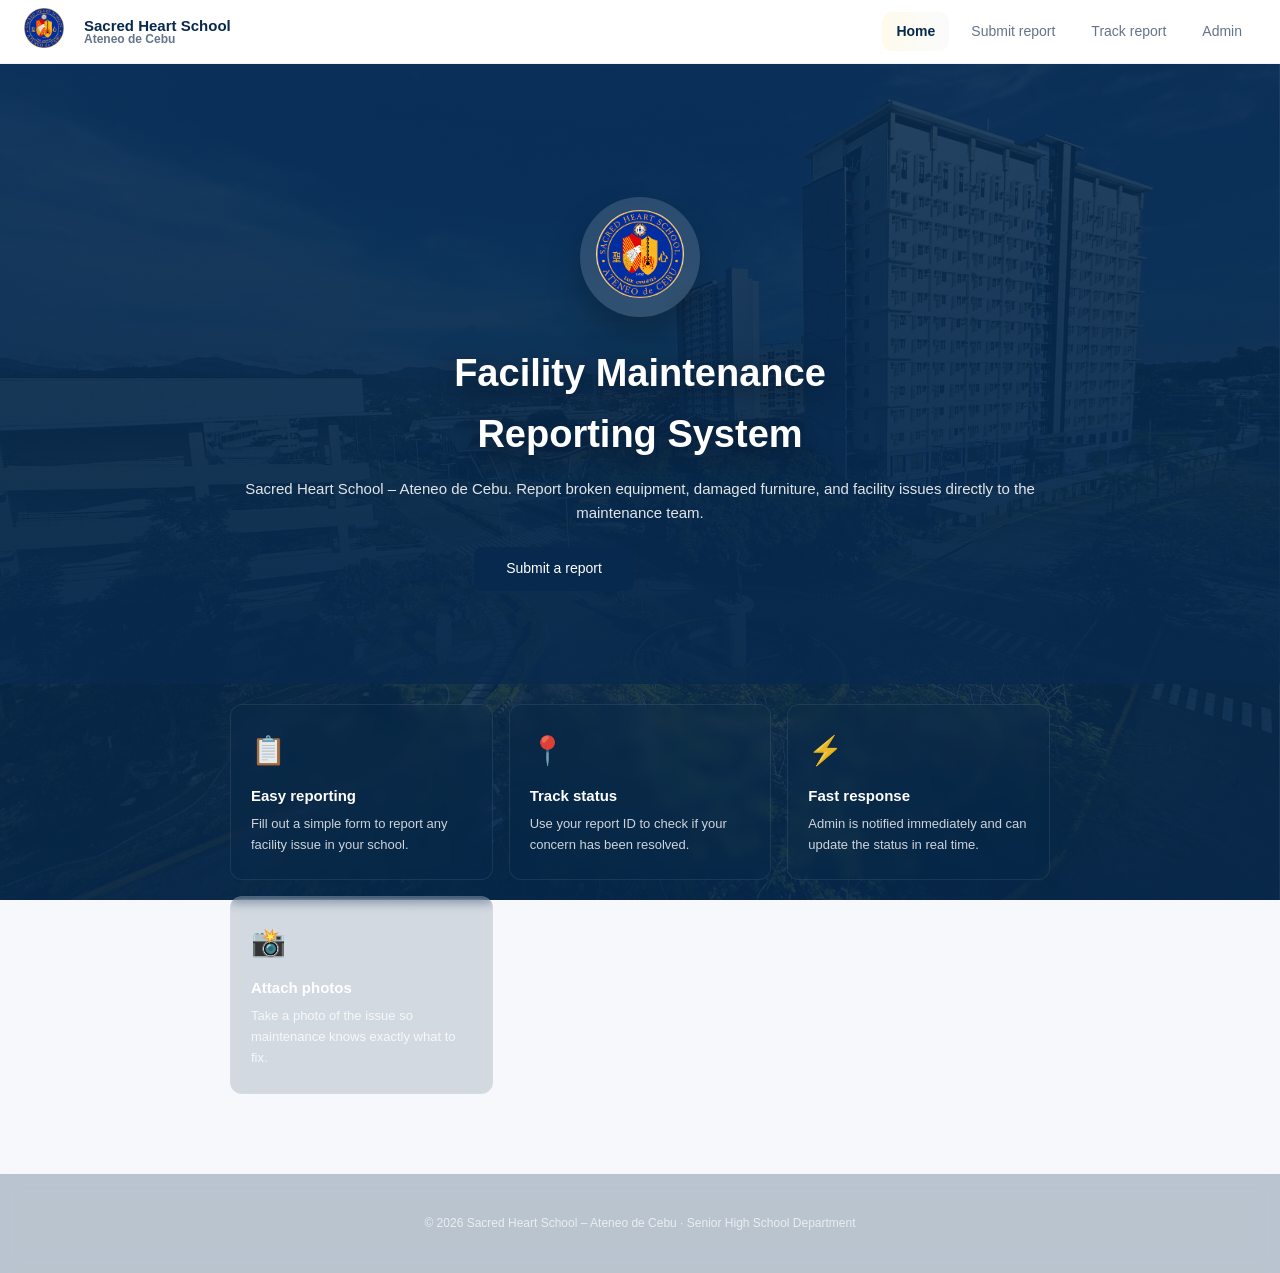
==== index.html @ 9377a58f "d d" ====
<!DOCTYPE html>
<html lang="en">
<head>
  <meta charset="UTF-8" />
  <meta name="viewport" content="width=device-width, initial-scale=1.0" />
  <title>SHS-AdC Facility Report System</title>
  <link rel="stylesheet" href="style.css" />
  <style>
    .hero-btns { display: flex; gap: 12px; justify-content: center; flex-wrap: wrap; }
    .features {
      display: grid;
      grid-template-columns: repeat(auto-fit, minmax(200px, 1fr));
      gap: 16px;
      max-width: 860px;
      margin: -80px auto 0;
      padding: 100px 20px 80px;
      position: relative;
      z-index: 2;
    }
    .feature-card {
      background: rgba(7,41,77,0.15);
      border: 1px solid rgba(255,255,255,0.08);
      border-radius: 12px;
      padding: 24px 20px;
      backdrop-filter: blur(6px);
      color: rgba(255,255,255,0.90);
    }
    .feature-icon {
      font-size: 28px; margin-bottom: 10px;
    }
    .feature-card h3 {
      font-size: 15px; font-weight: 600;
      margin-bottom: 6px;
      color: #fff;
    }
    .feature-card p {
      font-size: 13px; color: rgba(255,255,255,0.80); line-height: 1.6;
    }
    .footer {
      text-align: center;
      padding: 40px 20px;
      font-size: 12px;
      color: rgba(255,255,255,0.70);
      background: rgba(7,41,77,0.25);
      backdrop-filter: blur(8px);
    }
  </style>
</head>
<body>

<nav>
  <a class="nav-logo" href="index.html">
    <picture>
      <source srcset="assets/crest.png" type="image/png">
      <img class="crest" src="assets/crest.svg" alt="SHS crest" />
    </picture>
    <div style="line-height:1; margin-left:8px">
      <div style="font-weight:700">Sacred Heart School</div>
      <div style="font-size:12px; color:var(--muted);">Ateneo de Cebu</div>
    </div>
  </a>
  <div class="nav-links">
    <a href="index.html" class="active">Home</a>
    <a href="report.html">Submit report</a>
    <a href="track.html">Track report</a>
    <a href="admin-login.html">Admin</a>
  </div>
</nav>

<section class="hero-block">
  <div class="hero">
    <div class="hero-logo">
      <picture>
        <source srcset="assets/crest.png" type="image/png">
        <img src="assets/crest.svg" alt="SHS crest">
      </picture>
    </div>
    <h1>Facility Maintenance<br>Reporting System</h1>
    <p>Sacred Heart School – Ateneo de Cebu. Report broken equipment, damaged furniture, and facility issues directly to the maintenance team.</p>
    <div class="hero-btns">
      <a href="report.html" class="btn btn-primary">Submit a report</a>
      <a href="track.html" class="btn btn-outline">Track my report</a>
    </div>
  </div>

  <div class="features">
  <div class="feature-card">
    <div class="feature-icon">📋</div>
    <h3>Easy reporting</h3>
    <p>Fill out a simple form to report any facility issue in your school.</p>
  </div>
  <div class="feature-card">
    <div class="feature-icon">📍</div>
    <h3>Track status</h3>
    <p>Use your report ID to check if your concern has been resolved.</p>
  </div>
  <div class="feature-card">
    <div class="feature-icon">⚡</div>
    <h3>Fast response</h3>
    <p>Admin is notified immediately and can update the status in real time.</p>
  </div>
  <div class="feature-card">
    <div class="feature-icon">📸</div>
    <h3>Attach photos</h3>
    <p>Take a photo of the issue so maintenance knows exactly what to fix.</p>
  </div>
</div>

<div class="footer">
  &copy; 2026 Sacred Heart School – Ateneo de Cebu · Senior High School Department
</div>

</body>
</html>
---- style.css ----
* {
  box-sizing: border-box;
  margin: 0;
  padding: 0;
}

body {
  font-family: 'Segoe UI', Arial, sans-serif;
  background: #f7f8fb;
  color: #07294d;
  font-size: 15px;
  line-height: 1.6;
}

:root{
  --shs-navy: #07294d; /* primary */
  --shs-gold: #f0c808;  /* accent */
  --muted: #64748b;
  --card-bg: #ffffff;
  --surface: #f7f8fb;
}

a {
  color: var(--shs-navy);
  text-decoration: none;
}

a:hover { text-decoration: underline; }

/* ---- NAV ---- */
nav {
  background: var(--card-bg);
  border-bottom: 1px solid rgba(7,41,77,0.06);
  padding: 0 24px;
  display: flex;
  align-items: center;
  justify-content: space-between;
  height: 64px;
  position: sticky;
  top: 0;
  z-index: 100;
}

.nav-logo {
  display: flex;
  align-items: center;
  gap: 12px;
  font-weight: 700;
  font-size: 15px;
  color: var(--shs-navy);
  text-decoration: none;
}

.nav-logo .logo-circle {
  width: 40px;
  height: 40px;
  border-radius: 8px;
  background: var(--shs-navy);
  color: #fff;
  display: flex;
  align-items: center;
  justify-content: center;
  font-size: 13px;
  font-weight: 800;
  flex-shrink: 0;
  box-shadow: 0 6px 18px rgba(7,41,77,0.08);
}

.nav-links {
  display: flex;
  gap: 8px;
}

.nav-links a {
  font-size: 14px;
  color: var(--muted);
  padding: 8px 14px;
  border-radius: 10px;
  text-decoration: none;
}

.nav-links a:hover { background: #f0f4f8; color: var(--shs-navy); }
.nav-links a.active { background: linear-gradient(90deg, rgba(240,200,8,0.08), rgba(7,41,77,0.02)); color: var(--shs-navy); font-weight:600; }

/* ---- BUTTONS ---- */
.btn {
  display: inline-block;
  padding: 10px 22px;
  border-radius: 8px;
  font-size: 14px;
  font-weight: 500;
  cursor: pointer;
  border: none;
  text-decoration: none;
  transition: opacity 0.15s;
}

.btn:hover {
  opacity: 0.85;
  text-decoration: none;
}

.btn-primary {
  background: var(--shs-navy);
  color: #fff;
}

.btn-outline {
  background: transparent;
  border: 1px solid var(--shs-navy);
  color: var(--shs-navy);
}

.btn-dark {
  background: #1a1a1a;
  color: #fff;
}

.btn:disabled {
  opacity: 0.5;
  cursor: not-allowed;
}

/* ---- CARDS ---- */
.card {
  background: var(--card-bg);
  border: 1px solid rgba(7,41,77,0.06);
  border-radius: 12px;
  padding: 20px 24px;
}

/* ---- FORM ELEMENTS ---- */
.form-group {
  margin-bottom: 16px;
}

.form-label {
  display: block;
  font-size: 13px;
  font-weight: 500;
  color: #555;
  margin-bottom: 6px;
}

.form-label .req {
  color: #d93025;
  margin-left: 2px;
}

input[type=text],
input[type=password],
input[type=email],
select,
textarea {
  width: 100%;
  padding: 10px 12px;
  border: 1px solid rgba(7,41,77,0.08);
  border-radius: 8px;
  font-size: 14px;
  color: var(--shs-navy);
  background: #fff;
  font-family: inherit;
  transition: border-color 0.15s, box-shadow 0.15s;
}

input:focus,
select:focus,
textarea:focus {
  outline: none;
  border-color: var(--shs-navy);
  box-shadow: 0 8px 20px rgba(7,41,77,0.06);
}

textarea {
  resize: vertical;
}

/* ---- ALERTS ---- */
.alert {
  padding: 10px 14px;
  border-radius: 8px;
  font-size: 13px;
  margin-bottom: 14px;
  display: none;
}

.alert-error { background:#fff4f4; border:1px solid #ffd6d6; color:#9b2c2c; }
.alert-success { background:#f9f7ec; border:1px solid #f0e6bf; color:var(--shs-navy); }

.alert ul {
  margin: 6px 0 0;
  padding-left: 18px;
}

/* ---- BADGES ---- */
.badge {
  display: inline-block;
  font-size: 11px;
  font-weight: 600;
  padding: 3px 10px;
  border-radius: 20px;
  text-transform: uppercase;
  letter-spacing: 0.3px;
}

.badge-pending   { background: #fff7e6; color: #7a5a00; }
.badge-progress  { background: #e8f3ff; color: var(--shs-navy); }
.badge-resolved  { background: #eaf6ef; color: #1b5e3b; }
.badge-rejected  { background: #fff1f1; color: #8b1f1f; }

/* ---- PAGE WRAPPER ---- */
.page-wrap { max-width:760px; margin:0 auto; padding:36px 20px; }
.page-wrap-wide { max-width:1100px; margin:0 auto; padding:36px 20px; }

/* ---- LOADING SPINNER ---- */
.spinner {
  display: inline-block;
  width: 16px;
  height: 16px;
  border: 2px solid rgba(255,255,255,0.4);
  border-top-color: #fff;
  border-radius: 50%;
  animation: spin 0.7s linear infinite;
  vertical-align: middle;
  margin-right: 6px;
}

@keyframes spin {
  to { transform: rotate(360deg); }
}

/* ---- FORM ROW ---- */
.form-row {
  display: grid;
  grid-template-columns: 1fr 1fr;
  gap: 14px;
}

@media (max-width: 520px) {
  .form-row { grid-template-columns: 1fr; }
  nav { padding: 0 14px; }
  .nav-links a { padding: 6px 10px; font-size: 13px; }
}

  /* Hero banner (full-bleed background similar to example) */
  .hero-block {
    position: relative;
    background-color: #07294d;
    background-image: linear-gradient(rgba(7,41,77,0.78), rgba(7,41,77,0.92)), url('assets/hero.jpg');
    background-size: cover;
    background-position: center;
    background-attachment: fixed;
  }
  .hero {
    position: relative;
    color: #fff;
    padding: 120px 20px 80px;
    text-align: center;
    min-height: 620px;
    display: flex;
    flex-direction: column;
    justify-content: center;
  }
  .hero::after {
    content: '';
    position: absolute;
    inset: 0;
    background: linear-gradient(to bottom, rgba(7,41,77,0.40) 0%, rgba(7,41,77,0.60) 60%, rgba(7,41,77,0.80) 100%);
    pointer-events: none;
  }
  .hero > * {
    position: relative;
    z-index: 1;
  }
  .hero-logo {
    width: 128px;
    height: 128px;
    margin: 0 auto 26px;
    border-radius: 50%;
    display: flex;
    align-items: center;
    justify-content: center;
    background: rgba(255,255,255,0.14);
    box-shadow: 0 18px 34px rgba(0,0,0,0.28);
    backdrop-filter: blur(10px);
  }
  .hero-logo img {
    width: 92px;
    height: 92px;
    border-radius: 50%;
    object-fit: contain;
    background: transparent;
  }
  .hero h1 {
    color: #fff;
    text-shadow: 0 6px 30px rgba(2,10,24,0.6);
    font-size: 42px;
    margin: 0;
  }
  .hero p {
    color: rgba(255,255,255,0.88);
    max-width: 760px;
    margin: 18px auto 26px;
  }
  .hero-logo {
    width: 120px;
    height: 120px;
    margin: 0 auto 26px;
    border-radius: 50%;
    display: flex;
    align-items: center;
    justify-content: center;
    background: rgba(255,255,255,0.14);
    box-shadow: 0 18px 34px rgba(0,0,0,0.22);
    backdrop-filter: blur(8px);
  }
  .hero-logo img {
    width: 88px;
    height: 88px;
    border-radius: 50%;
    object-fit: contain;
    background: transparent;
  }
  .nav-logo img {
    width: 42px;
    height: 42px;
    border-radius: 14px;
    object-fit: contain;
    background: transparent;
  }
  .hero h1 { color: #fff; text-shadow: 0 6px 30px rgba(2,10,24,0.6); font-size:38px; }
  .hero p { color: rgba(255,255,255,0.88); max-width:820px; margin:12px auto 22px; }
  .hero .hero-btns a.btn { min-width:160px; }

  /* small crest in nav */
  .nav-logo img.crest { width:40px; height:40px; border-radius:8px; object-fit:cover; }
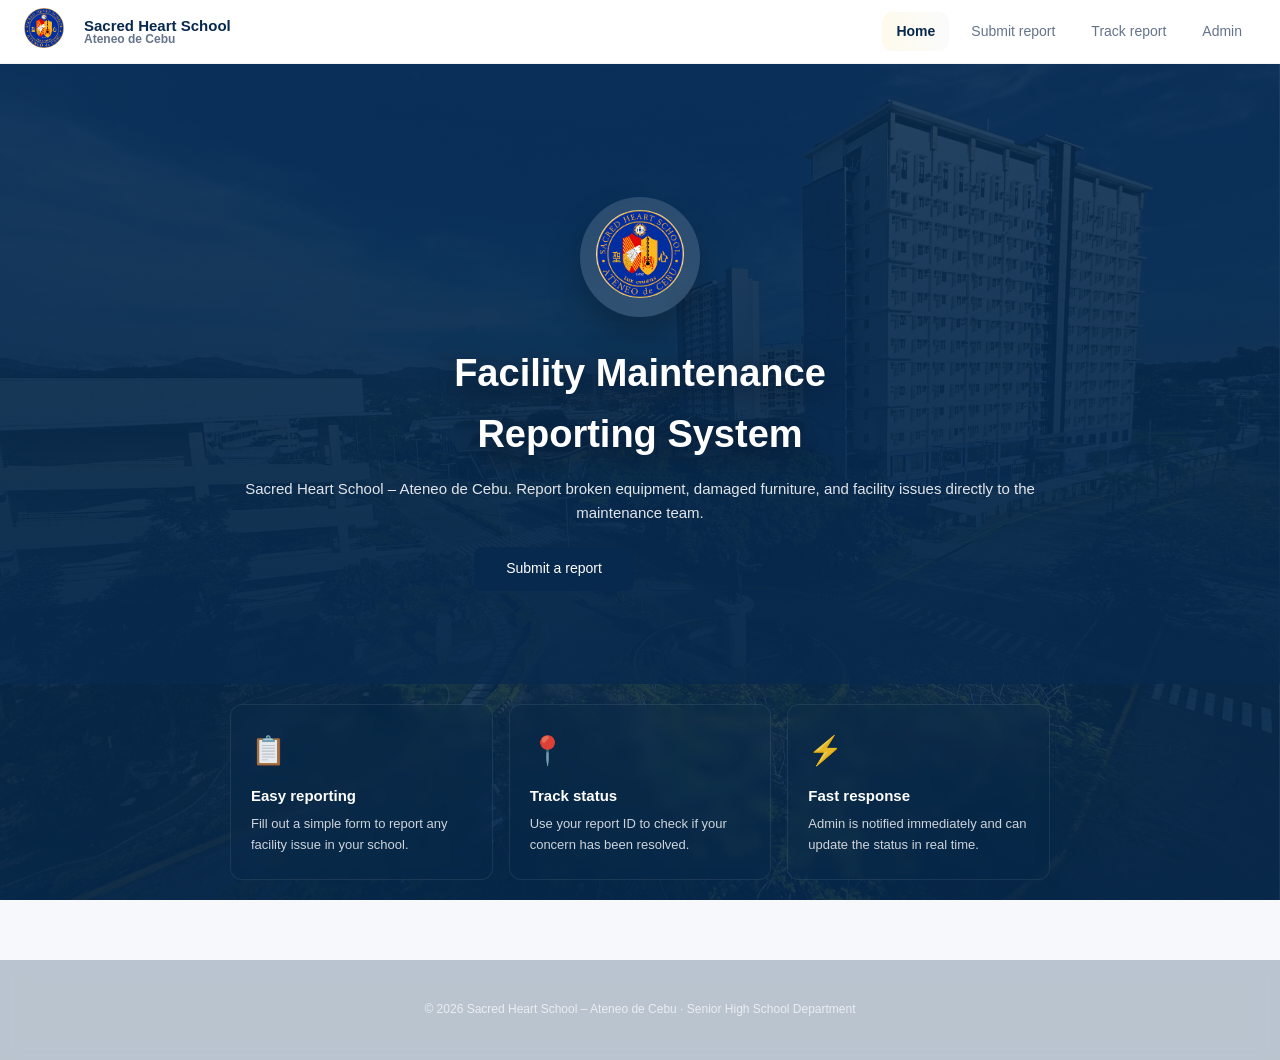
==== commit 69f53a40: "Improve website aesthetics (6a3a8ddf022ea3e815c5d264)" ====
--- a/index.html
+++ b/index.html
@@ -99,11 +99,6 @@
     <h3>Fast response</h3>
     <p>Admin is notified immediately and can update the status in real time.</p>
   </div>
-  <div class="feature-card">
-    <div class="feature-icon">📸</div>
-    <h3>Attach photos</h3>
-    <p>Take a photo of the issue so maintenance knows exactly what to fix.</p>
-  </div>
 </div>
 
 <div class="footer">
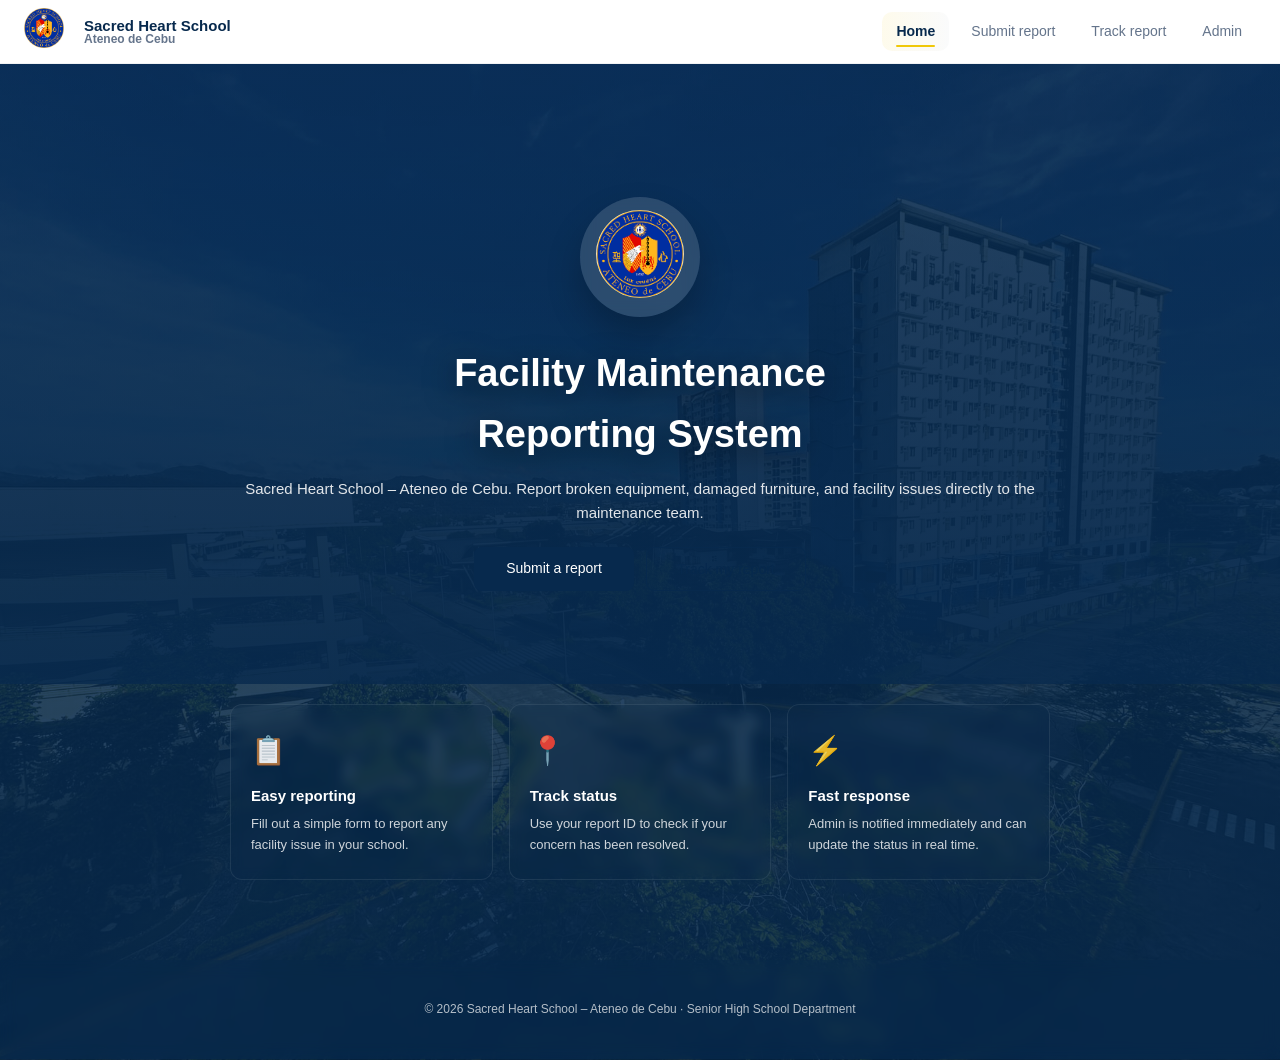
==== commit 2f8d1c57: "Add files via upload" ====
--- a/index.html
+++ b/index.html
@@ -105,5 +105,6 @@
   &copy; 2026 Sacred Heart School – Ateneo de Cebu · Senior High School Department
 </div>
 
+<script src="ui.js"></script>
 </body>
 </html>
--- a/style.css
+++ b/style.css
@@ -333,4 +333,115 @@
   .hero .hero-btns a.btn { min-width:160px; }
 
   /* small crest in nav */
-  .nav-logo img.crest { width:40px; height:40px; border-radius:8px; object-fit:cover; }+  .nav-logo img.crest { width:40px; height:40px; border-radius:8px; object-fit:cover; }
+
+/* ===== UI ENHANCEMENTS & TRANSITIONS ===== */
+
+/* Page load fade-in */
+@keyframes pageFadeIn {
+  from { opacity: 0; transform: translateY(10px); }
+  to   { opacity: 1; transform: translateY(0); }
+}
+
+body {
+  animation: pageFadeIn 0.38s cubic-bezier(0.22, 1, 0.36, 1) both;
+}
+
+/* Page exit — applied by JS before navigation */
+body.page-leaving {
+  opacity: 0 !important;
+  transform: translateY(-6px) !important;
+  transition: opacity 0.2s ease-in, transform 0.2s ease-in !important;
+  animation: none !important;
+  pointer-events: none;
+}
+
+/* Nav link transitions + gold underline indicator */
+.nav-links a {
+  position: relative;
+  transition: background 0.2s ease, color 0.2s ease;
+}
+
+.nav-links a::after {
+  content: '';
+  position: absolute;
+  bottom: 4px;
+  left: 14px;
+  right: 14px;
+  height: 2px;
+  background: var(--shs-gold);
+  border-radius: 2px;
+  transform: scaleX(0);
+  transform-origin: center;
+  transition: transform 0.25s cubic-bezier(0.34, 1.56, 0.64, 1);
+}
+
+.nav-links a:hover::after,
+.nav-links a.active::after {
+  transform: scaleX(1);
+}
+
+.nav-links a:hover { text-decoration: none; }
+
+/* Enhanced button interactions */
+.btn {
+  transition: transform 0.16s ease, box-shadow 0.16s ease, opacity 0.16s ease;
+}
+
+.btn:hover:not(:disabled) {
+  opacity: 1;
+  transform: translateY(-2px);
+  text-decoration: none;
+}
+
+.btn-primary:hover:not(:disabled) {
+  box-shadow: 0 8px 22px rgba(7, 41, 77, 0.26);
+}
+
+.btn-outline:hover:not(:disabled) {
+  box-shadow: 0 4px 12px rgba(7, 41, 77, 0.10);
+}
+
+.btn:active:not(:disabled) {
+  transform: translateY(0);
+  box-shadow: none;
+  transition-duration: 0.05s;
+}
+
+/* Feature card hover lift */
+.feature-card {
+  transition: transform 0.28s cubic-bezier(0.22, 1, 0.36, 1),
+              background 0.28s ease,
+              box-shadow 0.28s ease;
+}
+
+.feature-card:hover {
+  transform: translateY(-5px);
+  background: rgba(7, 41, 77, 0.24);
+  box-shadow: 0 16px 34px rgba(0, 0, 0, 0.20);
+}
+
+/* Card slide-in on page load */
+@keyframes cardSlideIn {
+  from { opacity: 0; transform: translateY(18px); }
+  to   { opacity: 1; transform: translateY(0); }
+}
+
+.card {
+  animation: cardSlideIn 0.45s cubic-bezier(0.22, 1, 0.36, 1) both;
+}
+
+/* Smoother input focus */
+input[type=text],
+input[type=password],
+input[type=email],
+select,
+textarea {
+  transition: border-color 0.18s ease, box-shadow 0.18s ease, background 0.18s ease;
+}
+
+input:focus,
+select:focus,
+textarea:focus {
+  background: #fafcff;
+}
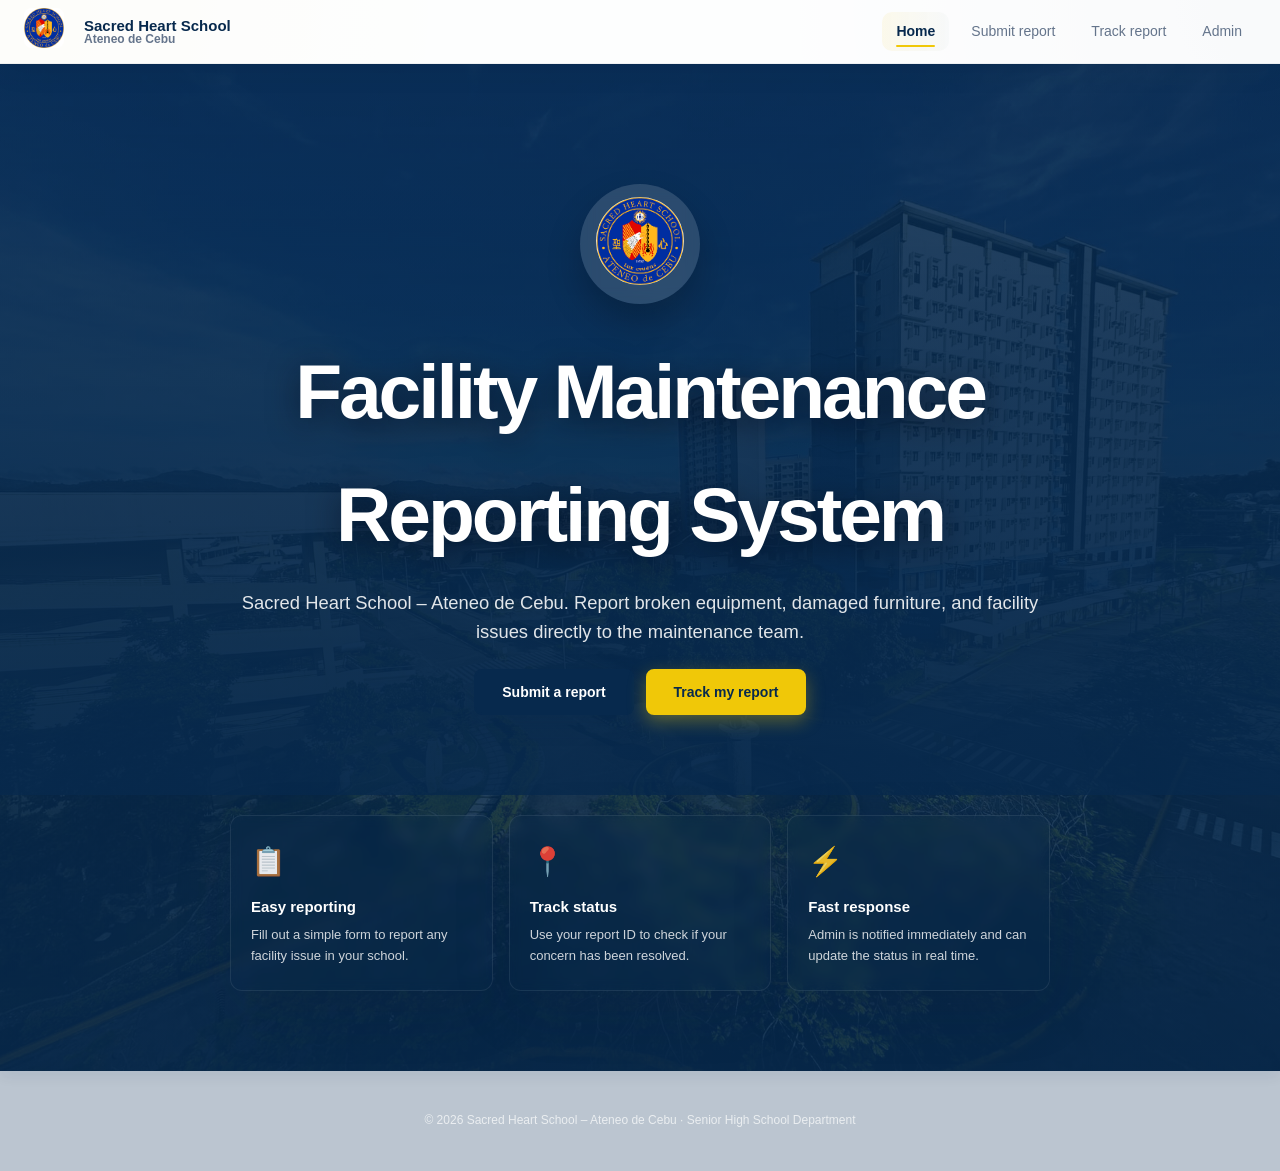
==== commit f1b54e91: "d" ====
--- a/index.html
+++ b/index.html
@@ -100,6 +100,7 @@
     <p>Admin is notified immediately and can update the status in real time.</p>
   </div>
 </div>
+</section>
 
 <div class="footer">
   &copy; 2026 Sacred Heart School – Ateneo de Cebu · Senior High School Department
--- a/style.css
+++ b/style.css
@@ -101,14 +101,32 @@
 }
 
 .btn-primary {
-  background: var(--shs-navy);
+  background: #07294d;
   color: #fff;
+  font-weight: 700;
+  border: 2px solid #07294d;
+  box-shadow: 0 8px 22px rgba(7, 41, 77, 0.30);
+}
+
+.btn-primary:hover:not(:disabled) {
+  background: #0a3b6d;
+  border-color: #0a3b6d;
+  box-shadow: 0 12px 28px rgba(7, 41, 77, 0.40);
 }
 
 .btn-outline {
-  background: transparent;
-  border: 1px solid var(--shs-navy);
-  color: var(--shs-navy);
+  background: #f0c808;
+  border: 2px solid #f0c808;
+  color: #07294d;
+  font-weight: 700;
+  box-shadow: 0 6px 18px rgba(240, 200, 8, 0.35);
+}
+
+.btn-outline:hover:not(:disabled) {
+  background: #ffd84d;
+  border-color: #ffd84d;
+  color: #07294d;
+  box-shadow: 0 10px 24px rgba(240, 200, 8, 0.45);
 }
 
 .btn-dark {
@@ -444,4 +462,92 @@
 select:focus,
 textarea:focus {
   background: #fafcff;
-}+}
+
+/* ===== PREMIUM PROFESSIONAL UPGRADE ===== */
+@import url('https://fonts.googleapis.com/css2?family=Inter:wght@400;500;600;700;800;900&display=swap');
+
+:root{
+  --glass: rgba(255,255,255,.72);
+  --shadow-lg: 0 20px 60px rgba(15,23,42,.12);
+  --shadow-xl: 0 30px 80px rgba(15,23,42,.18);
+}
+
+body{
+  font-family:'Inter',sans-serif;
+  background:
+    radial-gradient(circle at top left, rgba(240,200,8,.08), transparent 30%),
+    radial-gradient(circle at top right, rgba(7,41,77,.08), transparent 30%),
+    #f8fafc;
+}
+
+nav{
+  background:rgba(255,255,255,.75);
+  backdrop-filter:blur(18px);
+  -webkit-backdrop-filter:blur(18px);
+  box-shadow:0 8px 30px rgba(0,0,0,.05);
+}
+
+.card,.feature-card{
+  background:rgba(255,255,255,.82);
+  backdrop-filter:blur(14px);
+  border:1px solid rgba(255,255,255,.5);
+  box-shadow:var(--shadow-lg);
+  transition:all .35s cubic-bezier(.22,1,.36,1);
+}
+
+.card:hover,.feature-card:hover{
+  transform:translateY(-10px);
+  box-shadow:var(--shadow-xl);
+}
+
+.hero h1{
+  font-size:clamp(3rem,6vw,5rem);
+  font-weight:900;
+  letter-spacing:-.04em;
+}
+
+.hero p{
+  font-size:1.15rem;
+}
+
+.btn{
+  position:relative;
+  overflow:hidden;
+}
+
+.btn::before{
+  content:'';
+  position:absolute;
+  inset:0;
+  background:linear-gradient(120deg,transparent,rgba(255,255,255,.35),transparent);
+  transform:translateX(-220%);
+}
+
+.btn:hover::before{
+  transform:translateX(220%);
+  transition:.9s;
+}
+
+.reveal{
+  opacity:0;
+  transform:translateY(40px);
+  transition:all .8s cubic-bezier(.22,1,.36,1);
+}
+
+.reveal.show{
+  opacity:1;
+  transform:none;
+}
+
+.cursor-glow{
+  width:320px;
+  height:320px;
+  border-radius:50%;
+  position:fixed;
+  pointer-events:none;
+  filter:blur(90px);
+  background:rgba(240,200,8,.12);
+  z-index:0;
+  transform:translate(-50%,-50%);
+}
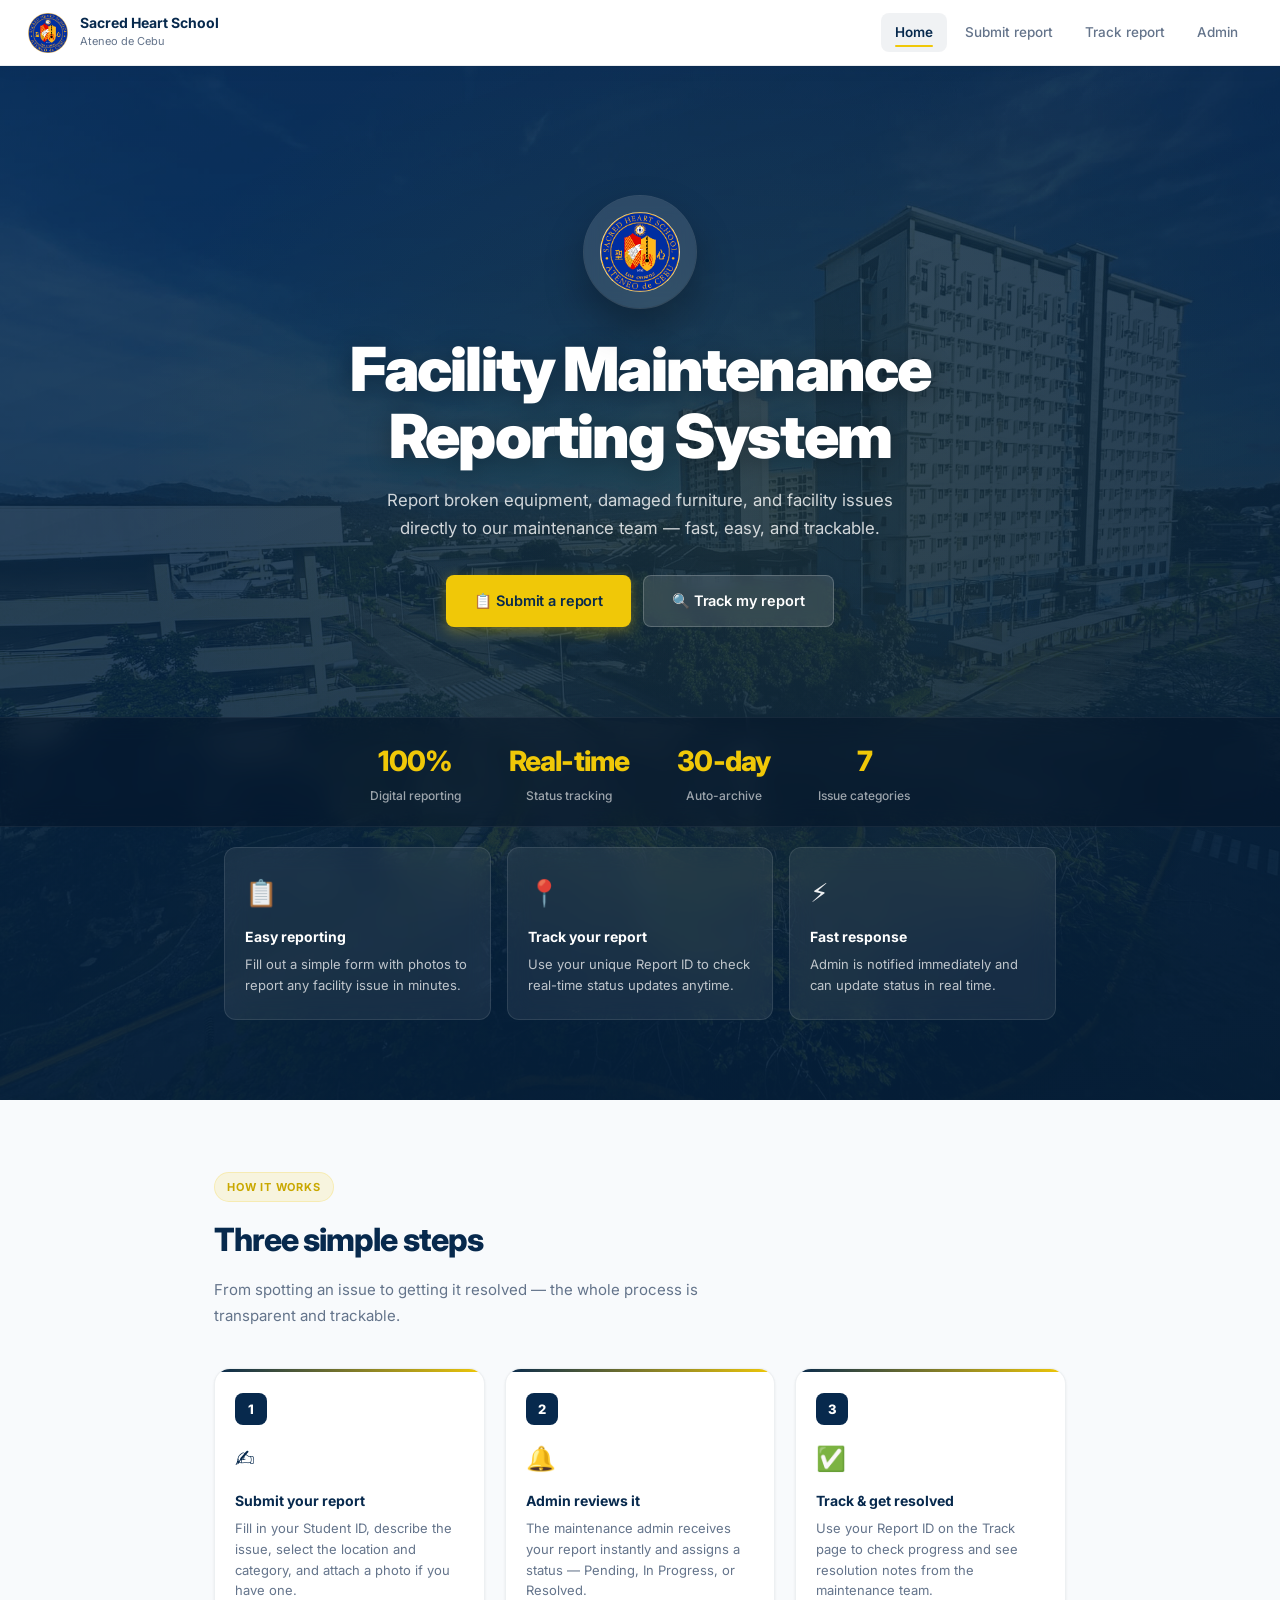
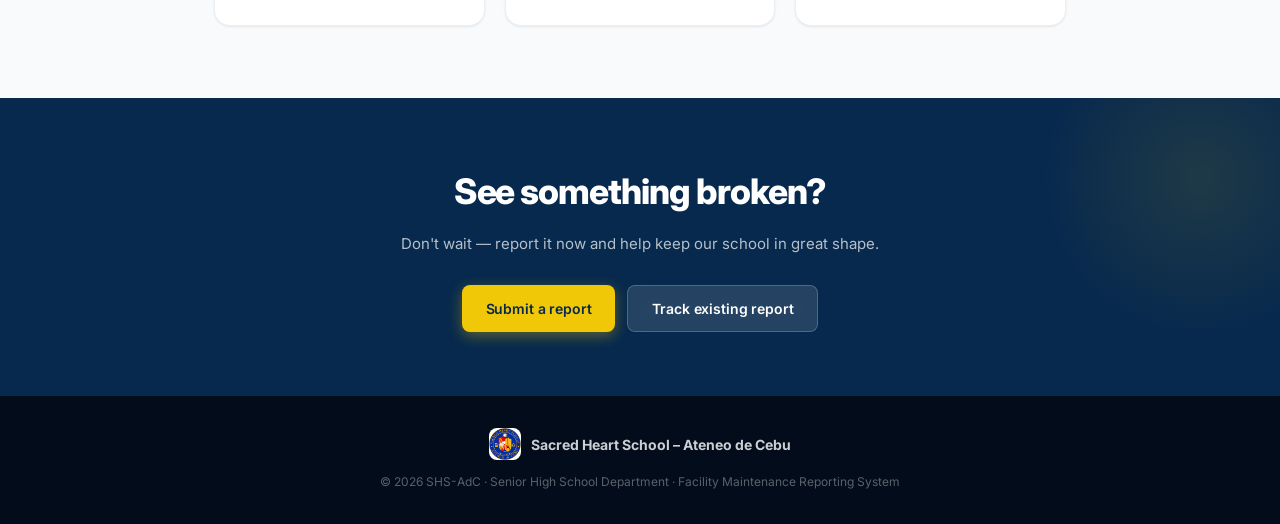
==== commit ea01e219: "making website look good? good" ====
--- a/index.html
+++ b/index.html
@@ -6,44 +6,133 @@
   <title>SHS-AdC Facility Report System</title>
   <link rel="stylesheet" href="style.css" />
   <style>
-    .hero-btns { display: flex; gap: 12px; justify-content: center; flex-wrap: wrap; }
-    .features {
+    /* ── STATS STRIP ── */
+    .stats-strip {
+      background: rgba(5,20,40,0.55);
+      backdrop-filter: blur(12px);
+      border-top: 1px solid rgba(255,255,255,0.06);
+      border-bottom: 1px solid rgba(255,255,255,0.06);
+      padding: 20px 24px;
+      display: flex;
+      justify-content: center;
+      gap: 48px;
+      flex-wrap: wrap;
+    }
+    .stat-item { text-align: center; }
+    .stat-item .num  { font-size: 28px; font-weight: 800; color: var(--gold); letter-spacing: -0.03em; }
+    .stat-item .lbl  { font-size: 12px; color: rgba(255,255,255,0.60); margin-top: 2px; font-weight: 500; }
+
+    /* ── HOW IT WORKS ── */
+    .section-wrap {
+      max-width: 900px;
+      margin: 0 auto;
+      padding: 72px 24px;
+    }
+    .section-tag {
+      display: inline-block;
+      background: rgba(240,200,8,0.12);
+      color: var(--gold-dark);
+      font-size: 11px;
+      font-weight: 700;
+      letter-spacing: 0.8px;
+      text-transform: uppercase;
+      padding: 5px 12px;
+      border-radius: 20px;
+      margin-bottom: 12px;
+      border: 1px solid rgba(240,200,8,0.2);
+    }
+    .section-title {
+      font-size: clamp(1.5rem, 3vw, 2rem);
+      font-weight: 800;
+      color: var(--navy);
+      letter-spacing: -0.03em;
+      margin-bottom: 10px;
+    }
+    .section-sub { font-size: 15px; color: var(--muted); max-width: 520px; line-height: 1.7; }
+
+    .steps-grid {
       display: grid;
       grid-template-columns: repeat(auto-fit, minmax(200px, 1fr));
-      gap: 16px;
-      max-width: 860px;
-      margin: -80px auto 0;
-      padding: 100px 20px 80px;
+      gap: 20px;
+      margin-top: 40px;
+    }
+
+    .step-card {
+      background: #fff;
+      border: 1px solid rgba(7,41,77,0.07);
+      border-radius: 16px;
+      padding: 24px 20px;
+      box-shadow: var(--shadow-sm);
+      transition: var(--transition);
       position: relative;
-      z-index: 2;
-    }
-    .feature-card {
-      background: rgba(7,41,77,0.15);
-      border: 1px solid rgba(255,255,255,0.08);
-      border-radius: 12px;
-      padding: 24px 20px;
-      backdrop-filter: blur(6px);
-      color: rgba(255,255,255,0.90);
-    }
-    .feature-icon {
-      font-size: 28px; margin-bottom: 10px;
-    }
-    .feature-card h3 {
-      font-size: 15px; font-weight: 600;
-      margin-bottom: 6px;
+      overflow: hidden;
+    }
+    .step-card::before {
+      content: '';
+      position: absolute;
+      top: 0; left: 0; right: 0;
+      height: 3px;
+      background: linear-gradient(90deg, var(--navy), var(--gold));
+    }
+    .step-card:hover { transform: translateY(-4px); box-shadow: var(--shadow-lg); }
+    .step-num {
+      width: 32px; height: 32px;
+      background: var(--navy);
       color: #fff;
-    }
-    .feature-card p {
-      font-size: 13px; color: rgba(255,255,255,0.80); line-height: 1.6;
-    }
-    .footer {
+      border-radius: 8px;
+      display: flex;
+      align-items: center;
+      justify-content: center;
+      font-size: 13px;
+      font-weight: 800;
+      margin-bottom: 14px;
+    }
+    .step-icon { font-size: 24px; margin-bottom: 10px; }
+    .step-card h3 { font-size: 14px; font-weight: 700; color: var(--navy); margin-bottom: 6px; }
+    .step-card p  { font-size: 13px; color: var(--muted); line-height: 1.6; }
+
+    /* ── CTA ── */
+    .cta-section {
+      background: var(--navy);
+      padding: 64px 24px;
       text-align: center;
-      padding: 40px 20px;
-      font-size: 12px;
-      color: rgba(255,255,255,0.70);
-      background: rgba(7,41,77,0.25);
-      backdrop-filter: blur(8px);
-    }
+      position: relative;
+      overflow: hidden;
+    }
+    .cta-section::before {
+      content: '';
+      position: absolute;
+      top: -80px; right: -80px;
+      width: 320px; height: 320px;
+      background: radial-gradient(circle, rgba(240,200,8,0.10) 0%, transparent 70%);
+      pointer-events: none;
+    }
+    .cta-section h2 {
+      font-size: clamp(1.6rem, 3vw, 2.2rem);
+      font-weight: 800;
+      color: #fff;
+      margin-bottom: 12px;
+      letter-spacing: -0.03em;
+    }
+    .cta-section p { color: rgba(255,255,255,0.70); font-size: 15px; margin-bottom: 28px; }
+    .cta-btns { display: flex; gap: 12px; justify-content: center; flex-wrap: wrap; }
+
+    /* ── FOOTER ── */
+    .site-footer {
+      background: #020c1b;
+      padding: 32px 24px;
+      text-align: center;
+    }
+    .footer-logo {
+      display: flex;
+      align-items: center;
+      justify-content: center;
+      gap: 10px;
+      margin-bottom: 12px;
+    }
+    .footer-logo img { width: 32px; height: 32px; border-radius: 8px; object-fit: cover; }
+    .footer-logo span { font-size: 14px; font-weight: 700; color: rgba(255,255,255,0.8); }
+    .footer-copy { font-size: 12px; color: rgba(255,255,255,0.35); }
   </style>
 </head>
 <body>
@@ -54,9 +143,9 @@
       <source srcset="assets/crest.png" type="image/png">
       <img class="crest" src="assets/crest.svg" alt="SHS crest" />
     </picture>
-    <div style="line-height:1; margin-left:8px">
-      <div style="font-weight:700">Sacred Heart School</div>
-      <div style="font-size:12px; color:var(--muted);">Ateneo de Cebu</div>
+    <div>
+      <div class="school-name">Sacred Heart School</div>
+      <div class="school-sub">Ateneo de Cebu</div>
     </div>
   </a>
   <div class="nav-links">
@@ -67,6 +156,7 @@
   </div>
 </nav>
 
+<!-- HERO -->
 <section class="hero-block">
   <div class="hero">
     <div class="hero-logo">
@@ -76,36 +166,91 @@
       </picture>
     </div>
     <h1>Facility Maintenance<br>Reporting System</h1>
-    <p>Sacred Heart School – Ateneo de Cebu. Report broken equipment, damaged furniture, and facility issues directly to the maintenance team.</p>
+    <p>Report broken equipment, damaged furniture, and facility issues directly to our maintenance team — fast, easy, and trackable.</p>
     <div class="hero-btns">
-      <a href="report.html" class="btn btn-primary">Submit a report</a>
-      <a href="track.html" class="btn btn-outline">Track my report</a>
-    </div>
-  </div>
-
+      <a href="report.html" class="btn btn-outline">📋 Submit a report</a>
+      <a href="track.html" class="btn btn-ghost">🔍 Track my report</a>
+    </div>
+  </div>
+
+  <!-- STATS STRIP -->
+  <div class="stats-strip">
+    <div class="stat-item"><div class="num">100%</div><div class="lbl">Digital reporting</div></div>
+    <div class="stat-item"><div class="num">Real-time</div><div class="lbl">Status tracking</div></div>
+    <div class="stat-item"><div class="num">30-day</div><div class="lbl">Auto-archive</div></div>
+    <div class="stat-item"><div class="num">7</div><div class="lbl">Issue categories</div></div>
+  </div>
+
+  <!-- FEATURE CARDS -->
   <div class="features">
-  <div class="feature-card">
-    <div class="feature-icon">📋</div>
-    <h3>Easy reporting</h3>
-    <p>Fill out a simple form to report any facility issue in your school.</p>
-  </div>
-  <div class="feature-card">
-    <div class="feature-icon">📍</div>
-    <h3>Track status</h3>
-    <p>Use your report ID to check if your concern has been resolved.</p>
-  </div>
-  <div class="feature-card">
-    <div class="feature-icon">⚡</div>
-    <h3>Fast response</h3>
-    <p>Admin is notified immediately and can update the status in real time.</p>
+    <div class="feature-card">
+      <div class="feature-icon">📋</div>
+      <h3>Easy reporting</h3>
+      <p>Fill out a simple form with photos to report any facility issue in minutes.</p>
+    </div>
+    <div class="feature-card">
+      <div class="feature-icon">📍</div>
+      <h3>Track your report</h3>
+      <p>Use your unique Report ID to check real-time status updates anytime.</p>
+    </div>
+    <div class="feature-card">
+      <div class="feature-icon">⚡</div>
+      <h3>Fast response</h3>
+      <p>Admin is notified immediately and can update status in real time.</p>
+    </div>
+  </div>
+</section>
+
+<!-- HOW IT WORKS -->
+<div class="section-wrap">
+  <div class="section-tag">How it works</div>
+  <h2 class="section-title">Three simple steps</h2>
+  <p class="section-sub">From spotting an issue to getting it resolved — the whole process is transparent and trackable.</p>
+
+  <div class="steps-grid">
+    <div class="step-card">
+      <div class="step-num">1</div>
+      <div class="step-icon">✍️</div>
+      <h3>Submit your report</h3>
+      <p>Fill in your Student ID, describe the issue, select the location and category, and attach a photo if you have one.</p>
+    </div>
+    <div class="step-card">
+      <div class="step-num">2</div>
+      <div class="step-icon">🔔</div>
+      <h3>Admin reviews it</h3>
+      <p>The maintenance admin receives your report instantly and assigns a status — Pending, In Progress, or Resolved.</p>
+    </div>
+    <div class="step-card">
+      <div class="step-num">3</div>
+      <div class="step-icon">✅</div>
+      <h3>Track & get resolved</h3>
+      <p>Use your Report ID on the Track page to check progress and see resolution notes from the maintenance team.</p>
+    </div>
   </div>
 </div>
+
+<!-- CTA -->
+<section class="cta-section">
+  <h2>See something broken?</h2>
+  <p>Don't wait — report it now and help keep our school in great shape.</p>
+  <div class="cta-btns">
+    <a href="report.html" class="btn btn-outline">Submit a report</a>
+    <a href="track.html" class="btn btn-ghost">Track existing report</a>
+  </div>
 </section>
 
-<div class="footer">
-  &copy; 2026 Sacred Heart School – Ateneo de Cebu · Senior High School Department
-</div>
+<!-- FOOTER -->
+<footer class="site-footer">
+  <div class="footer-logo">
+    <picture>
+      <source srcset="assets/crest.png" type="image/png">
+      <img src="assets/crest.svg" alt="SHS crest" />
+    </picture>
+    <span>Sacred Heart School – Ateneo de Cebu</span>
+  </div>
+  <p class="footer-copy">&copy; 2026 SHS-AdC · Senior High School Department · Facility Maintenance Reporting System</p>
+</footer>
 
 <script src="ui.js"></script>
 </body>
-</html>+</html>
--- a/style.css
+++ b/style.css
@@ -1,44 +1,80 @@
-* {
-  box-sizing: border-box;
-  margin: 0;
-  padding: 0;
-}
+/* ============================================================
+   SHS-AdC Facility Report System — Global Stylesheet
+   Commercial-grade design system
+   ============================================================ */
+
+@import url('https://fonts.googleapis.com/css2?family=Inter:wght@400;500;600;700;800;900&display=swap');
+
+/* ── RESET & BASE ── */
+*, *::before, *::after { box-sizing: border-box; margin: 0; padding: 0; }
+
+:root {
+  --navy:       #07294d;
+  --navy-dark:  #051e38;
+  --navy-light: #0a3b6d;
+  --gold:       #f0c808;
+  --gold-dark:  #c9a800;
+  --gold-light: #fde047;
+  --muted:      #64748b;
+  --surface:    #f8fafc;
+  --card:       #ffffff;
+  --border:     rgba(7,41,77,0.08);
+  --border-md:  rgba(7,41,77,0.12);
+  --shadow-sm:  0 1px 3px rgba(0,0,0,.06), 0 1px 2px rgba(0,0,0,.04);
+  --shadow-md:  0 4px 16px rgba(7,41,77,.08), 0 1px 4px rgba(7,41,77,.04);
+  --shadow-lg:  0 12px 40px rgba(7,41,77,.10), 0 4px 12px rgba(7,41,77,.06);
+  --shadow-xl:  0 24px 64px rgba(7,41,77,.14), 0 8px 24px rgba(7,41,77,.08);
+  --radius-sm:  8px;
+  --radius-md:  12px;
+  --radius-lg:  16px;
+  --radius-xl:  24px;
+  --transition: all 0.2s cubic-bezier(0.22, 1, 0.36, 1);
+}
+
+html { scroll-behavior: smooth; }
 
 body {
-  font-family: 'Segoe UI', Arial, sans-serif;
-  background: #f7f8fb;
-  color: #07294d;
+  font-family: 'Inter', 'Segoe UI', system-ui, sans-serif;
+  background: var(--surface);
+  color: var(--navy);
   font-size: 15px;
-  line-height: 1.6;
-}
-
-:root{
-  --shs-navy: #07294d; /* primary */
-  --shs-gold: #f0c808;  /* accent */
-  --muted: #64748b;
-  --card-bg: #ffffff;
-  --surface: #f7f8fb;
-}
-
-a {
-  color: var(--shs-navy);
-  text-decoration: none;
-}
-
+  line-height: 1.65;
+  -webkit-font-smoothing: antialiased;
+  animation: pageFadeIn 0.35s cubic-bezier(0.22, 1, 0.36, 1) both;
+}
+
+@keyframes pageFadeIn {
+  from { opacity: 0; transform: translateY(8px); }
+  to   { opacity: 1; transform: translateY(0); }
+}
+
+body.page-leaving {
+  opacity: 0 !important;
+  transform: translateY(-5px) !important;
+  transition: opacity 0.18s ease-in, transform 0.18s ease-in !important;
+  animation: none !important;
+  pointer-events: none;
+}
+
+a { color: var(--navy); text-decoration: none; }
 a:hover { text-decoration: underline; }
-
-/* ---- NAV ---- */
+img { display: block; max-width: 100%; }
+
+/* ── NAVIGATION ── */
 nav {
-  background: var(--card-bg);
-  border-bottom: 1px solid rgba(7,41,77,0.06);
-  padding: 0 24px;
+  background: rgba(255,255,255,0.88);
+  backdrop-filter: blur(20px);
+  -webkit-backdrop-filter: blur(20px);
+  border-bottom: 1px solid var(--border);
+  padding: 0 28px;
   display: flex;
   align-items: center;
   justify-content: space-between;
-  height: 64px;
+  height: 66px;
   position: sticky;
   top: 0;
-  z-index: 100;
+  z-index: 200;
+  box-shadow: 0 1px 0 rgba(7,41,77,0.06), 0 4px 16px rgba(7,41,77,0.04);
 }
 
 .nav-logo {
@@ -47,123 +83,208 @@
   gap: 12px;
   font-weight: 700;
   font-size: 15px;
-  color: var(--shs-navy);
+  color: var(--navy);
   text-decoration: none;
-}
-
-.nav-logo .logo-circle {
+  flex-shrink: 0;
+}
+
+.nav-logo img.crest {
   width: 40px;
   height: 40px;
-  border-radius: 8px;
-  background: var(--shs-navy);
-  color: #fff;
-  display: flex;
-  align-items: center;
-  justify-content: center;
-  font-size: 13px;
-  font-weight: 800;
-  flex-shrink: 0;
-  box-shadow: 0 6px 18px rgba(7,41,77,0.08);
-}
+  border-radius: 10px;
+  object-fit: cover;
+}
+
+.nav-logo .school-name { font-size: 14px; font-weight: 700; color: var(--navy); line-height: 1.2; }
+.nav-logo .school-sub  { font-size: 11px; font-weight: 400; color: var(--muted); }
 
 .nav-links {
   display: flex;
-  gap: 8px;
+  align-items: center;
+  gap: 4px;
 }
 
 .nav-links a {
-  font-size: 14px;
+  position: relative;
+  font-size: 13.5px;
+  font-weight: 500;
   color: var(--muted);
   padding: 8px 14px;
-  border-radius: 10px;
+  border-radius: var(--radius-sm);
   text-decoration: none;
-}
-
-.nav-links a:hover { background: #f0f4f8; color: var(--shs-navy); }
-.nav-links a.active { background: linear-gradient(90deg, rgba(240,200,8,0.08), rgba(7,41,77,0.02)); color: var(--shs-navy); font-weight:600; }
-
-/* ---- BUTTONS ---- */
+  transition: var(--transition);
+}
+
+.nav-links a:hover { color: var(--navy); background: rgba(7,41,77,0.05); text-decoration: none; }
+.nav-links a.active { color: var(--navy); font-weight: 600; background: rgba(7,41,77,0.06); }
+
+.nav-links a::after {
+  content: '';
+  position: absolute;
+  bottom: 5px; left: 14px; right: 14px;
+  height: 2px;
+  background: var(--gold);
+  border-radius: 2px;
+  transform: scaleX(0);
+  transform-origin: center;
+  transition: transform 0.22s cubic-bezier(0.34, 1.56, 0.64, 1);
+}
+
+.nav-links a:hover::after,
+.nav-links a.active::after { transform: scaleX(1); }
+
+/* ── HERO ── */
+.hero-block {
+  position: relative;
+  background: var(--navy-dark);
+  background-image:
+    linear-gradient(160deg, rgba(7,41,77,0.82) 0%, rgba(5,30,56,0.95) 100%),
+    url('assets/hero.jpg');
+  background-size: cover;
+  background-position: center;
+  background-attachment: fixed;
+  overflow: hidden;
+}
+
+.hero-block::before {
+  content: '';
+  position: absolute;
+  inset: 0;
+  background: radial-gradient(ellipse at 60% 40%, rgba(240,200,8,0.08) 0%, transparent 60%);
+  pointer-events: none;
+}
+
+.hero {
+  position: relative;
+  z-index: 1;
+  color: #fff;
+  padding: 130px 24px 90px;
+  text-align: center;
+  min-height: 640px;
+  display: flex;
+  flex-direction: column;
+  align-items: center;
+  justify-content: center;
+}
+
+.hero-logo {
+  width: 112px; height: 112px;
+  margin: 0 auto 28px;
+  border-radius: 50%;
+  display: flex;
+  align-items: center;
+  justify-content: center;
+  background: rgba(255,255,255,0.12);
+  box-shadow: 0 0 0 1px rgba(255,255,255,0.15), 0 20px 40px rgba(0,0,0,0.3);
+  backdrop-filter: blur(10px);
+}
+
+.hero-logo img { width: 80px; height: 80px; border-radius: 50%; object-fit: contain; }
+
+.hero h1 {
+  font-size: clamp(2.2rem, 5vw, 3.8rem);
+  font-weight: 900;
+  letter-spacing: -0.03em;
+  line-height: 1.1;
+  color: #fff;
+  text-shadow: 0 4px 24px rgba(0,0,0,0.3);
+  margin-bottom: 16px;
+  max-width: 700px;
+}
+
+.hero p {
+  font-size: 1.05rem;
+  color: rgba(255,255,255,0.80);
+  max-width: 560px;
+  margin: 0 auto 32px;
+  line-height: 1.7;
+}
+
+/* ── BUTTONS ── */
 .btn {
-  display: inline-block;
-  padding: 10px 22px;
-  border-radius: 8px;
+  display: inline-flex;
+  align-items: center;
+  justify-content: center;
+  gap: 6px;
+  padding: 11px 24px;
+  border-radius: var(--radius-sm);
   font-size: 14px;
-  font-weight: 500;
+  font-weight: 600;
   cursor: pointer;
   border: none;
   text-decoration: none;
-  transition: opacity 0.15s;
-}
-
-.btn:hover {
-  opacity: 0.85;
-  text-decoration: none;
-}
+  transition: var(--transition);
+  position: relative;
+  overflow: hidden;
+  white-space: nowrap;
+  letter-spacing: -0.01em;
+}
+
+.btn::before {
+  content: '';
+  position: absolute;
+  inset: 0;
+  background: linear-gradient(120deg, transparent, rgba(255,255,255,0.25), transparent);
+  transform: translateX(-200%);
+  transition: transform 0s;
+}
+
+.btn:hover::before { transform: translateX(200%); transition: transform 0.7s; }
+
+.btn:hover { opacity: 1; text-decoration: none; transform: translateY(-1px); }
+.btn:active { transform: translateY(0); transition-duration: 0.05s; }
+.btn:disabled { opacity: 0.5; cursor: not-allowed; transform: none; }
 
 .btn-primary {
-  background: #07294d;
+  background: var(--navy);
   color: #fff;
-  font-weight: 700;
-  border: 2px solid #07294d;
-  box-shadow: 0 8px 22px rgba(7, 41, 77, 0.30);
-}
-
-.btn-primary:hover:not(:disabled) {
-  background: #0a3b6d;
-  border-color: #0a3b6d;
-  box-shadow: 0 12px 28px rgba(7, 41, 77, 0.40);
-}
+  box-shadow: 0 4px 14px rgba(7,41,77,0.30), 0 1px 3px rgba(7,41,77,0.20);
+}
+.btn-primary:hover { background: var(--navy-light); box-shadow: 0 8px 24px rgba(7,41,77,0.35); }
 
 .btn-outline {
-  background: #f0c808;
-  border: 2px solid #f0c808;
-  color: #07294d;
-  font-weight: 700;
-  box-shadow: 0 6px 18px rgba(240, 200, 8, 0.35);
-}
-
-.btn-outline:hover:not(:disabled) {
-  background: #ffd84d;
-  border-color: #ffd84d;
-  color: #07294d;
-  box-shadow: 0 10px 24px rgba(240, 200, 8, 0.45);
-}
-
-.btn-dark {
-  background: #1a1a1a;
+  background: var(--gold);
+  color: var(--navy);
+  box-shadow: 0 4px 14px rgba(240,200,8,0.35);
+}
+.btn-outline:hover { background: var(--gold-light); box-shadow: 0 8px 24px rgba(240,200,8,0.45); }
+
+.btn-ghost {
+  background: rgba(255,255,255,0.12);
   color: #fff;
-}
-
-.btn:disabled {
-  opacity: 0.5;
-  cursor: not-allowed;
-}
-
-/* ---- CARDS ---- */
+  border: 1px solid rgba(255,255,255,0.2);
+  backdrop-filter: blur(8px);
+}
+.btn-ghost:hover { background: rgba(255,255,255,0.18); }
+
+/* ── CARDS ── */
 .card {
-  background: var(--card-bg);
-  border: 1px solid rgba(7,41,77,0.06);
-  border-radius: 12px;
-  padding: 20px 24px;
-}
-
-/* ---- FORM ELEMENTS ---- */
-.form-group {
-  margin-bottom: 16px;
-}
+  background: var(--card);
+  border: 1px solid var(--border);
+  border-radius: var(--radius-lg);
+  padding: 24px 28px;
+  box-shadow: var(--shadow-md);
+  animation: cardSlideIn 0.4s cubic-bezier(0.22, 1, 0.36, 1) both;
+}
+
+@keyframes cardSlideIn {
+  from { opacity: 0; transform: translateY(16px); }
+  to   { opacity: 1; transform: translateY(0); }
+}
+
+/* ── FORM ELEMENTS ── */
+.form-group { margin-bottom: 18px; }
 
 .form-label {
   display: block;
   font-size: 13px;
-  font-weight: 500;
-  color: #555;
-  margin-bottom: 6px;
-}
-
-.form-label .req {
-  color: #d93025;
-  margin-left: 2px;
-}
+  font-weight: 600;
+  color: var(--navy);
+  margin-bottom: 7px;
+  letter-spacing: -0.01em;
+}
+
+.form-label .req { color: #e53e3e; margin-left: 2px; }
 
 input[type=text],
 input[type=password],
@@ -171,383 +292,164 @@
 select,
 textarea {
   width: 100%;
-  padding: 10px 12px;
-  border: 1px solid rgba(7,41,77,0.08);
-  border-radius: 8px;
+  padding: 10px 14px;
+  border: 1.5px solid rgba(7,41,77,0.12);
+  border-radius: var(--radius-sm);
   font-size: 14px;
-  color: var(--shs-navy);
+  font-family: inherit;
+  color: var(--navy);
   background: #fff;
-  font-family: inherit;
-  transition: border-color 0.15s, box-shadow 0.15s;
-}
-
-input:focus,
-select:focus,
-textarea:focus {
+  transition: border-color 0.18s, box-shadow 0.18s, background 0.18s;
+  appearance: none;
+  -webkit-appearance: none;
+}
+
+input:focus, select:focus, textarea:focus {
   outline: none;
-  border-color: var(--shs-navy);
-  box-shadow: 0 8px 20px rgba(7,41,77,0.06);
-}
-
-textarea {
-  resize: vertical;
-}
-
-/* ---- ALERTS ---- */
+  border-color: var(--navy);
+  box-shadow: 0 0 0 3px rgba(7,41,77,0.10);
+  background: #fafcff;
+}
+
+select {
+  background-image: url("data:image/svg+xml,%3Csvg xmlns='http://www.w3.org/2000/svg' width='12' height='12' viewBox='0 0 12 12'%3E%3Cpath fill='%2307294d' d='M6 8L1 3h10z'/%3E%3C/svg%3E");
+  background-repeat: no-repeat;
+  background-position: right 12px center;
+  padding-right: 36px;
+}
+
+textarea { resize: vertical; min-height: 110px; }
+
+.form-row {
+  display: grid;
+  grid-template-columns: 1fr 1fr;
+  gap: 16px;
+}
+
+/* ── ALERTS ── */
 .alert {
-  padding: 10px 14px;
-  border-radius: 8px;
+  padding: 12px 16px;
+  border-radius: var(--radius-sm);
   font-size: 13px;
-  margin-bottom: 14px;
+  margin-bottom: 16px;
   display: none;
-}
-
-.alert-error { background:#fff4f4; border:1px solid #ffd6d6; color:#9b2c2c; }
-.alert-success { background:#f9f7ec; border:1px solid #f0e6bf; color:var(--shs-navy); }
-
-.alert ul {
-  margin: 6px 0 0;
-  padding-left: 18px;
-}
-
-/* ---- BADGES ---- */
+  line-height: 1.5;
+}
+
+.alert-error   { background: #fff5f5; border: 1.5px solid #fed7d7; color: #c53030; }
+.alert-success { background: #f0fff4; border: 1.5px solid #c6f6d5; color: #276749; }
+.alert ul { margin: 6px 0 0; padding-left: 18px; }
+
+/* ── BADGES ── */
 .badge {
-  display: inline-block;
+  display: inline-flex;
+  align-items: center;
   font-size: 11px;
-  font-weight: 600;
+  font-weight: 700;
   padding: 3px 10px;
   border-radius: 20px;
   text-transform: uppercase;
-  letter-spacing: 0.3px;
-}
-
-.badge-pending   { background: #fff7e6; color: #7a5a00; }
-.badge-progress  { background: #e8f3ff; color: var(--shs-navy); }
-.badge-resolved  { background: #eaf6ef; color: #1b5e3b; }
-.badge-rejected  { background: #fff1f1; color: #8b1f1f; }
-
-/* ---- PAGE WRAPPER ---- */
-.page-wrap { max-width:760px; margin:0 auto; padding:36px 20px; }
-.page-wrap-wide { max-width:1100px; margin:0 auto; padding:36px 20px; }
-
-/* ---- LOADING SPINNER ---- */
+  letter-spacing: 0.4px;
+  white-space: nowrap;
+}
+
+.badge-pending  { background: #fffbeb; color: #92400e; border: 1px solid #fde68a; }
+.badge-progress { background: #eff6ff; color: #1e40af; border: 1px solid #bfdbfe; }
+.badge-resolved { background: #f0fdf4; color: #166534; border: 1px solid #bbf7d0; }
+.badge-rejected { background: #fff1f2; color: #9f1239; border: 1px solid #fecdd3; }
+
+/* ── PAGE WRAPPERS ── */
+.page-wrap      { max-width: 760px;  margin: 0 auto; padding: 40px 20px; }
+.page-wrap-wide { max-width: 1100px; margin: 0 auto; padding: 40px 20px; }
+
+/* ── SPINNER ── */
 .spinner {
   display: inline-block;
-  width: 16px;
-  height: 16px;
-  border: 2px solid rgba(255,255,255,0.4);
+  width: 15px; height: 15px;
+  border: 2px solid rgba(255,255,255,0.35);
   border-top-color: #fff;
   border-radius: 50%;
-  animation: spin 0.7s linear infinite;
+  animation: spin 0.65s linear infinite;
   vertical-align: middle;
-  margin-right: 6px;
-}
-
-@keyframes spin {
-  to { transform: rotate(360deg); }
-}
-
-/* ---- FORM ROW ---- */
-.form-row {
+  margin-right: 7px;
+  flex-shrink: 0;
+}
+
+@keyframes spin { to { transform: rotate(360deg); } }
+
+/* ── HERO SECTION LAYOUT ── */
+.hero-btns { display: flex; gap: 12px; justify-content: center; flex-wrap: wrap; }
+.hero-btns .btn { min-width: 160px; padding: 13px 28px; font-size: 14.5px; }
+
+/* ── FEATURE CARDS ── */
+.features {
   display: grid;
-  grid-template-columns: 1fr 1fr;
-  gap: 14px;
-}
-
-@media (max-width: 520px) {
+  grid-template-columns: repeat(auto-fit, minmax(200px, 1fr));
+  gap: 16px;
+  max-width: 880px;
+  margin: -60px auto 0;
+  padding: 80px 24px 80px;
+  position: relative;
+  z-index: 2;
+}
+
+.feature-card {
+  background: rgba(255,255,255,0.07);
+  border: 1px solid rgba(255,255,255,0.10);
+  border-radius: var(--radius-md);
+  padding: 24px 20px;
+  backdrop-filter: blur(12px);
+  color: rgba(255,255,255,0.92);
+  transition: var(--transition);
+}
+
+.feature-card:hover {
+  background: rgba(255,255,255,0.12);
+  transform: translateY(-4px);
+  box-shadow: 0 16px 40px rgba(0,0,0,0.2);
+}
+
+.feature-icon { font-size: 26px; margin-bottom: 10px; }
+.feature-card h3 { font-size: 14px; font-weight: 700; margin-bottom: 6px; color: #fff; }
+.feature-card p  { font-size: 13px; color: rgba(255,255,255,0.72); line-height: 1.6; }
+
+/* ── FOOTER ── */
+.footer {
+  text-align: center;
+  padding: 36px 20px;
+  font-size: 12px;
+  color: rgba(255,255,255,0.55);
+  background: rgba(5,20,40,0.6);
+  backdrop-filter: blur(12px);
+  border-top: 1px solid rgba(255,255,255,0.06);
+  letter-spacing: 0.01em;
+}
+
+/* ── SIDEBAR (admin) ── */
+.sidebar .nav-item,
+.sidebar .nav-item:hover,
+.sidebar .nav-item:focus,
+.sidebar .nav-item:focus-visible {
+  background: transparent !important;
+  color: rgba(255,255,255,0.7) !important;
+  outline: none !important;
+  box-shadow: none !important;
+}
+
+.sidebar .nav-item.active {
+  background: rgba(255,255,255,0.10) !important;
+  color: #fff !important;
+}
+
+.sidebar .nav-item::before,
+.sidebar .nav-item::after { display: none !important; }
+
+/* ── RESPONSIVE ── */
+@media (max-width: 640px) {
   .form-row { grid-template-columns: 1fr; }
-  nav { padding: 0 14px; }
-  .nav-links a { padding: 6px 10px; font-size: 13px; }
-}
-
-  /* Hero banner (full-bleed background similar to example) */
-  .hero-block {
-    position: relative;
-    background-color: #07294d;
-    background-image: linear-gradient(rgba(7,41,77,0.78), rgba(7,41,77,0.92)), url('assets/hero.jpg');
-    background-size: cover;
-    background-position: center;
-    background-attachment: fixed;
-  }
-  .hero {
-    position: relative;
-    color: #fff;
-    padding: 120px 20px 80px;
-    text-align: center;
-    min-height: 620px;
-    display: flex;
-    flex-direction: column;
-    justify-content: center;
-  }
-  .hero::after {
-    content: '';
-    position: absolute;
-    inset: 0;
-    background: linear-gradient(to bottom, rgba(7,41,77,0.40) 0%, rgba(7,41,77,0.60) 60%, rgba(7,41,77,0.80) 100%);
-    pointer-events: none;
-  }
-  .hero > * {
-    position: relative;
-    z-index: 1;
-  }
-  .hero-logo {
-    width: 128px;
-    height: 128px;
-    margin: 0 auto 26px;
-    border-radius: 50%;
-    display: flex;
-    align-items: center;
-    justify-content: center;
-    background: rgba(255,255,255,0.14);
-    box-shadow: 0 18px 34px rgba(0,0,0,0.28);
-    backdrop-filter: blur(10px);
-  }
-  .hero-logo img {
-    width: 92px;
-    height: 92px;
-    border-radius: 50%;
-    object-fit: contain;
-    background: transparent;
-  }
-  .hero h1 {
-    color: #fff;
-    text-shadow: 0 6px 30px rgba(2,10,24,0.6);
-    font-size: 42px;
-    margin: 0;
-  }
-  .hero p {
-    color: rgba(255,255,255,0.88);
-    max-width: 760px;
-    margin: 18px auto 26px;
-  }
-  .hero-logo {
-    width: 120px;
-    height: 120px;
-    margin: 0 auto 26px;
-    border-radius: 50%;
-    display: flex;
-    align-items: center;
-    justify-content: center;
-    background: rgba(255,255,255,0.14);
-    box-shadow: 0 18px 34px rgba(0,0,0,0.22);
-    backdrop-filter: blur(8px);
-  }
-  .hero-logo img {
-    width: 88px;
-    height: 88px;
-    border-radius: 50%;
-    object-fit: contain;
-    background: transparent;
-  }
-  .nav-logo img {
-    width: 42px;
-    height: 42px;
-    border-radius: 14px;
-    object-fit: contain;
-    background: transparent;
-  }
-  .hero h1 { color: #fff; text-shadow: 0 6px 30px rgba(2,10,24,0.6); font-size:38px; }
-  .hero p { color: rgba(255,255,255,0.88); max-width:820px; margin:12px auto 22px; }
-  .hero .hero-btns a.btn { min-width:160px; }
-
-  /* small crest in nav */
-  .nav-logo img.crest { width:40px; height:40px; border-radius:8px; object-fit:cover; }
-
-/* ===== UI ENHANCEMENTS & TRANSITIONS ===== */
-
-/* Page load fade-in */
-@keyframes pageFadeIn {
-  from { opacity: 0; transform: translateY(10px); }
-  to   { opacity: 1; transform: translateY(0); }
-}
-
-body {
-  animation: pageFadeIn 0.38s cubic-bezier(0.22, 1, 0.36, 1) both;
-}
-
-/* Page exit — applied by JS before navigation */
-body.page-leaving {
-  opacity: 0 !important;
-  transform: translateY(-6px) !important;
-  transition: opacity 0.2s ease-in, transform 0.2s ease-in !important;
-  animation: none !important;
-  pointer-events: none;
-}
-
-/* Nav link transitions + gold underline indicator */
-.nav-links a {
-  position: relative;
-  transition: background 0.2s ease, color 0.2s ease;
-}
-
-.nav-links a::after {
-  content: '';
-  position: absolute;
-  bottom: 4px;
-  left: 14px;
-  right: 14px;
-  height: 2px;
-  background: var(--shs-gold);
-  border-radius: 2px;
-  transform: scaleX(0);
-  transform-origin: center;
-  transition: transform 0.25s cubic-bezier(0.34, 1.56, 0.64, 1);
-}
-
-.nav-links a:hover::after,
-.nav-links a.active::after {
-  transform: scaleX(1);
-}
-
-.nav-links a:hover { text-decoration: none; }
-
-/* Enhanced button interactions */
-.btn {
-  transition: transform 0.16s ease, box-shadow 0.16s ease, opacity 0.16s ease;
-}
-
-.btn:hover:not(:disabled) {
-  opacity: 1;
-  transform: translateY(-2px);
-  text-decoration: none;
-}
-
-.btn-primary:hover:not(:disabled) {
-  box-shadow: 0 8px 22px rgba(7, 41, 77, 0.26);
-}
-
-.btn-outline:hover:not(:disabled) {
-  box-shadow: 0 4px 12px rgba(7, 41, 77, 0.10);
-}
-
-.btn:active:not(:disabled) {
-  transform: translateY(0);
-  box-shadow: none;
-  transition-duration: 0.05s;
-}
-
-/* Feature card hover lift */
-.feature-card {
-  transition: transform 0.28s cubic-bezier(0.22, 1, 0.36, 1),
-              background 0.28s ease,
-              box-shadow 0.28s ease;
-}
-
-.feature-card:hover {
-  transform: translateY(-5px);
-  background: rgba(7, 41, 77, 0.24);
-  box-shadow: 0 16px 34px rgba(0, 0, 0, 0.20);
-}
-
-/* Card slide-in on page load */
-@keyframes cardSlideIn {
-  from { opacity: 0; transform: translateY(18px); }
-  to   { opacity: 1; transform: translateY(0); }
-}
-
-.card {
-  animation: cardSlideIn 0.45s cubic-bezier(0.22, 1, 0.36, 1) both;
-}
-
-/* Smoother input focus */
-input[type=text],
-input[type=password],
-input[type=email],
-select,
-textarea {
-  transition: border-color 0.18s ease, box-shadow 0.18s ease, background 0.18s ease;
-}
-
-input:focus,
-select:focus,
-textarea:focus {
-  background: #fafcff;
-}
-
-/* ===== PREMIUM PROFESSIONAL UPGRADE ===== */
-@import url('https://fonts.googleapis.com/css2?family=Inter:wght@400;500;600;700;800;900&display=swap');
-
-:root{
-  --glass: rgba(255,255,255,.72);
-  --shadow-lg: 0 20px 60px rgba(15,23,42,.12);
-  --shadow-xl: 0 30px 80px rgba(15,23,42,.18);
-}
-
-body{
-  font-family:'Inter',sans-serif;
-  background:
-    radial-gradient(circle at top left, rgba(240,200,8,.08), transparent 30%),
-    radial-gradient(circle at top right, rgba(7,41,77,.08), transparent 30%),
-    #f8fafc;
-}
-
-nav{
-  background:rgba(255,255,255,.75);
-  backdrop-filter:blur(18px);
-  -webkit-backdrop-filter:blur(18px);
-  box-shadow:0 8px 30px rgba(0,0,0,.05);
-}
-
-.card,.feature-card{
-  background:rgba(255,255,255,.82);
-  backdrop-filter:blur(14px);
-  border:1px solid rgba(255,255,255,.5);
-  box-shadow:var(--shadow-lg);
-  transition:all .35s cubic-bezier(.22,1,.36,1);
-}
-
-.card:hover,.feature-card:hover{
-  transform:translateY(-10px);
-  box-shadow:var(--shadow-xl);
-}
-
-.hero h1{
-  font-size:clamp(3rem,6vw,5rem);
-  font-weight:900;
-  letter-spacing:-.04em;
-}
-
-.hero p{
-  font-size:1.15rem;
-}
-
-.btn{
-  position:relative;
-  overflow:hidden;
-}
-
-.btn::before{
-  content:'';
-  position:absolute;
-  inset:0;
-  background:linear-gradient(120deg,transparent,rgba(255,255,255,.35),transparent);
-  transform:translateX(-220%);
-}
-
-.btn:hover::before{
-  transform:translateX(220%);
-  transition:.9s;
-}
-
-.reveal{
-  opacity:0;
-  transform:translateY(40px);
-  transition:all .8s cubic-bezier(.22,1,.36,1);
-}
-
-.reveal.show{
-  opacity:1;
-  transform:none;
-}
-
-.cursor-glow{
-  width:320px;
-  height:320px;
-  border-radius:50%;
-  position:fixed;
-  pointer-events:none;
-  filter:blur(90px);
-  background:rgba(240,200,8,.12);
-  z-index:0;
-  transform:translate(-50%,-50%);
-}
+  nav { padding: 0 16px; height: 60px; }
+  .nav-links a { padding: 6px 10px; font-size: 12.5px; }
+  .hero { padding: 90px 20px 60px; min-height: 500px; }
+  .hero h1 { font-size: 2rem; }
+  .card { padding: 18px 18px; }
+}
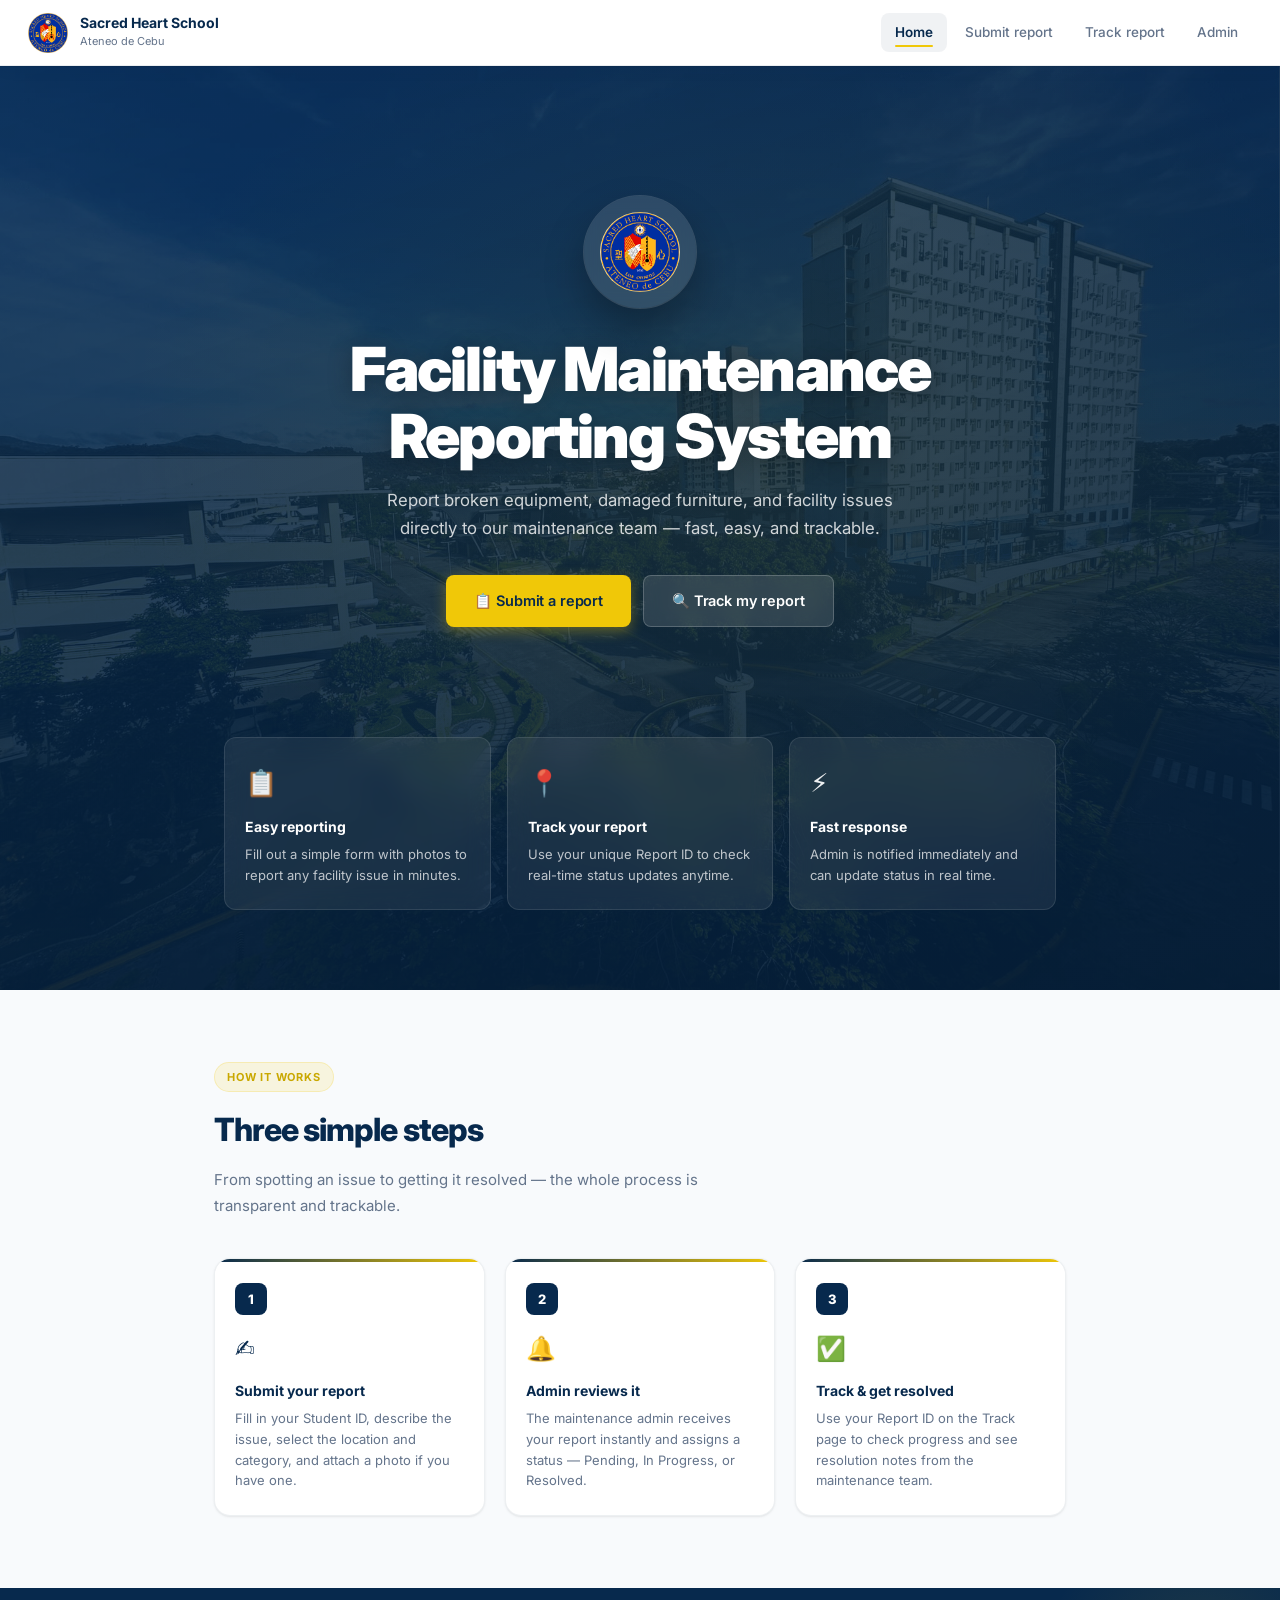
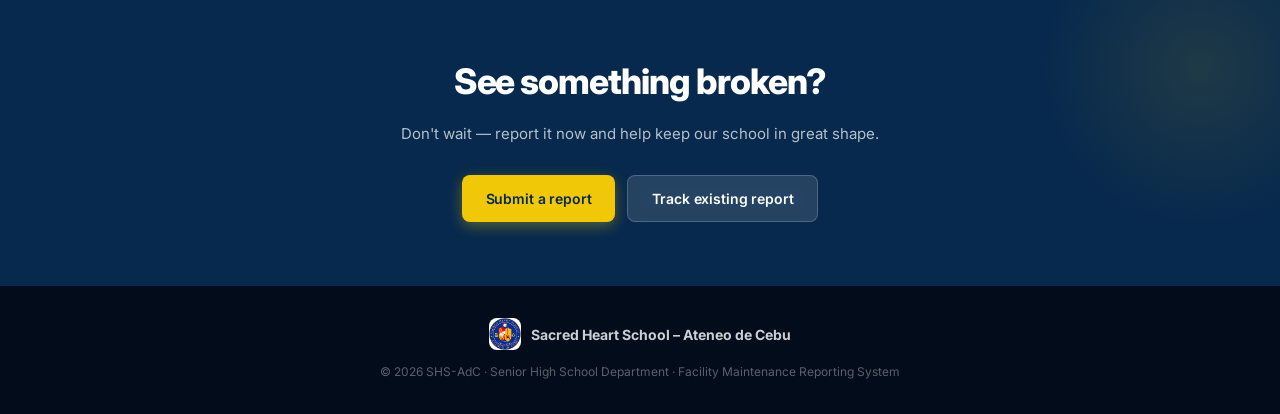
==== commit 1b155578: "Update index.html" ====
--- a/index.html
+++ b/index.html
@@ -173,14 +173,6 @@
     </div>
   </div>
 
-  <!-- STATS STRIP -->
-  <div class="stats-strip">
-    <div class="stat-item"><div class="num">100%</div><div class="lbl">Digital reporting</div></div>
-    <div class="stat-item"><div class="num">Real-time</div><div class="lbl">Status tracking</div></div>
-    <div class="stat-item"><div class="num">30-day</div><div class="lbl">Auto-archive</div></div>
-    <div class="stat-item"><div class="num">7</div><div class="lbl">Issue categories</div></div>
-  </div>
-
   <!-- FEATURE CARDS -->
   <div class="features">
     <div class="feature-card">
